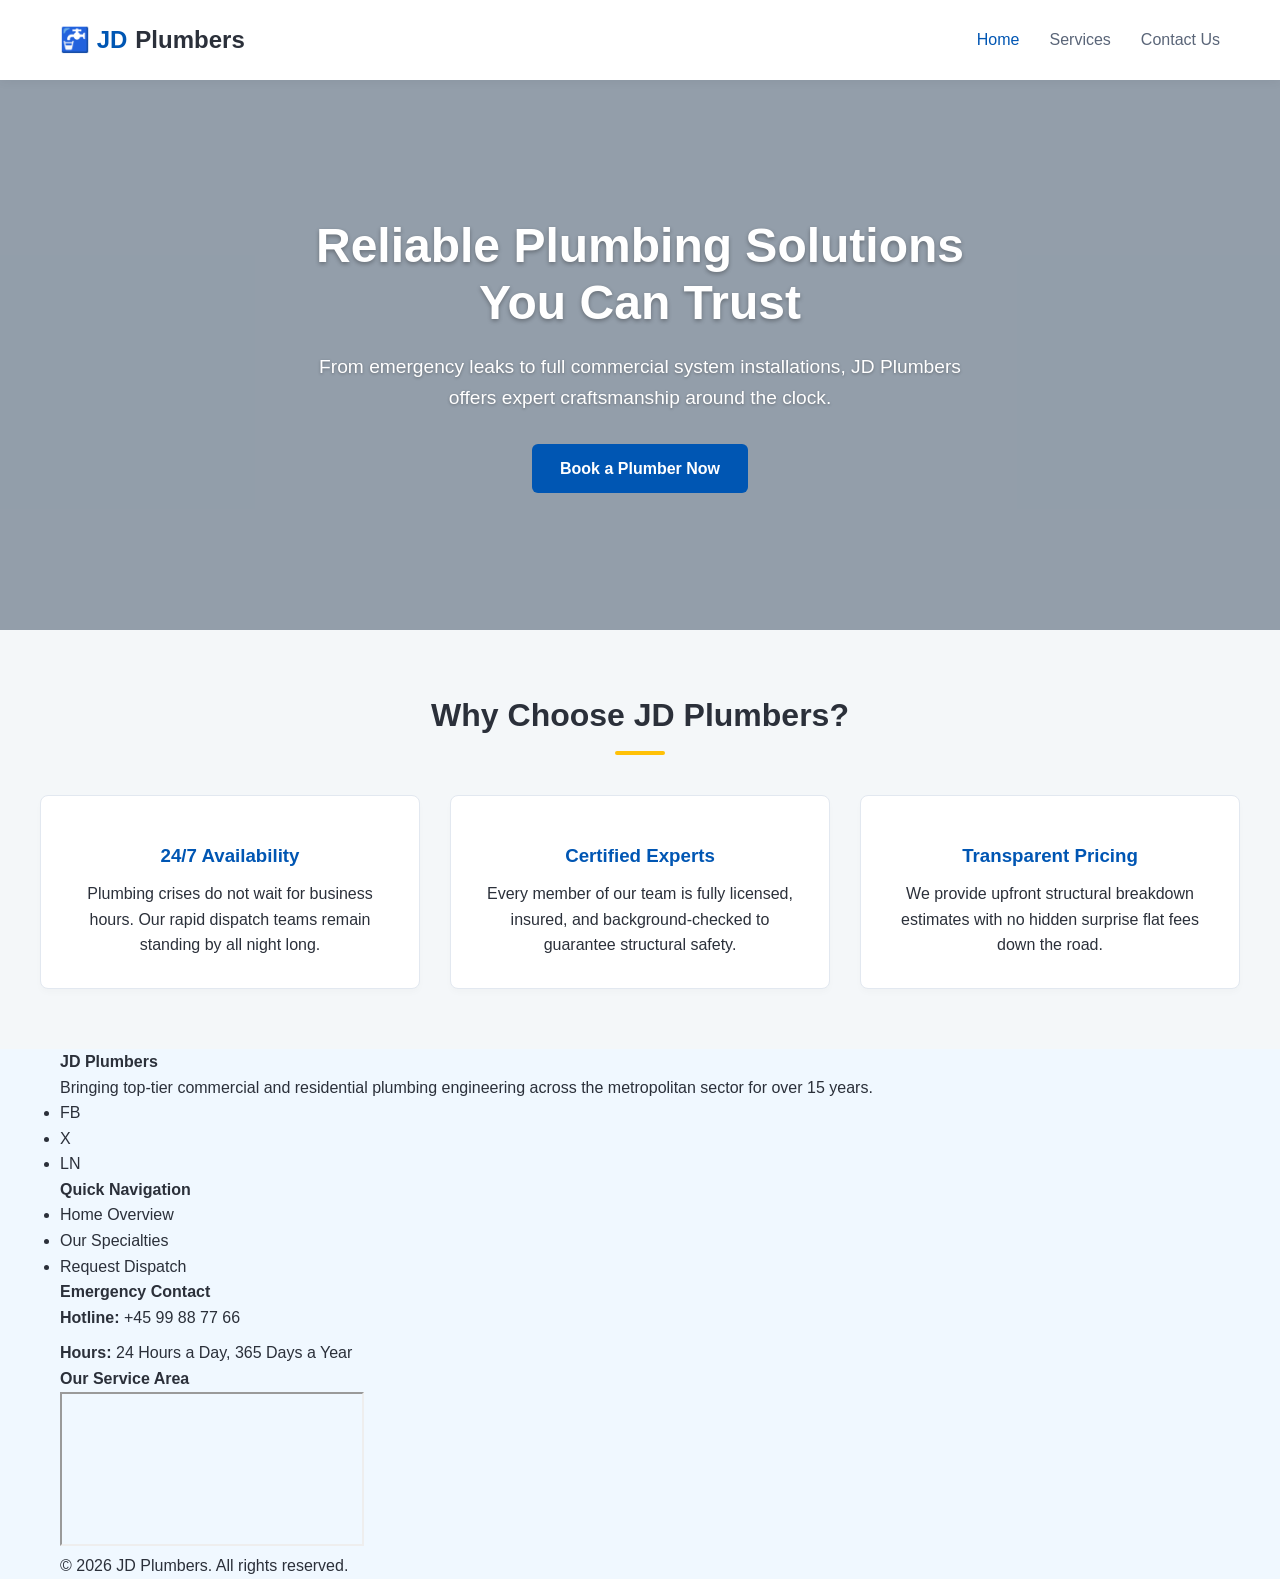
==== index.html @ 5bd4f6f2 "Create the footer with social media links, page links and google maps" ====
<!DOCTYPE html>
<html lang="en">
<head>
    <meta charset="UTF-8">
    <meta name="viewport" content="width=device-width, initial-scale=1.0">
    <!--meta tags for search engine-->
    <meta name="description" content="Affordable, emergency plumbing services near you. JD Plumbers provides 24/7 leak repair, drain cleaning, and water heater installs with honest, baseline pricing.">
    <meta name="keywords" content="emergency plumber, local plumbing service, drain cleaning, water heater repair, burst pipe repair, affordable plumber near me, JD Plumbers">
    <title>JD Plumbers | Professional Plumbing & Heating Services</title>
  <link rel="apple-touch-icon" sizes="180x180" href="jd-plumbers\assets\favicon_io(1)\favicon-32x32.png">
  <link rel="icon" type="image/png" sizes="32x32" href="jd-plumbers\assets\favicon_io(1)\favicon-32x32.png">
  <link rel="icon" type="image/png" sizes="16x16" href="jd-plumbers\assets\favicon_io(1)\favicon-16x16.png">
  <link rel="stylesheet" href="style.css">
  <link rel="stylesheet" href="https://fonts.googleapis.com/css2?family=Material+Symbols+Outlined:opsz,wght,FILL,GRAD@20..48,100..700,0..1,-50..200" />
</head>
<body>
    <!-- header-->
    <header>    
        <div class="container nav-container">
            <a href="index.html" class="logo">🚰 JD <span>Plumbers</span></a>

            <input type="checkbox" id="menu-toggle" class="menu-toggle">
            <label for="menu-toggle" class="hamburger-icon">
                <span></span>
                <span></span>
                <span></span>
            </label>

            <ul class="nav-menu">
                <li><a href="index.html" class="nav-link active">Home</a></li>
                <li><a href="services.html" class="nav-link">Services</a></li>
                <li><a href="contact.html" class="nav-link">Contact Us</a></li>
            </ul>
        </div>
    </header>

    <!--main content-->
    <main>
            <section class="hero">
            <div class="container">
                <div class="hero-content">
                    <h1>Reliable Plumbing Solutions You Can Trust</h1>
                    <p>From emergency leaks to full commercial system installations, JD Plumbers offers expert craftsmanship around the clock.</p>
                    <a href="contact.html" class="btn">Book a Plumber Now</a>
                </div>
            </div>
        </section>

        <section class="container section-padding">
            <h2 class="section-title">Why Choose JD Plumbers?</h2>
            <div class="features-grid">
                <div class="feature-card">
                    <h3>24/7 Availability</h3>
                    <p>Plumbing crises do not wait for business hours. Our rapid dispatch teams remain standing by all night long.</p>
                </div>
                <div class="feature-card">
                    <h3>Certified Experts</h3>
                    <p>Every member of our team is fully licensed, insured, and background-checked to guarantee structural safety.</p>
                </div>
                <div class="feature-card">
                    <h3>Transparent Pricing</h3>
                    <p>We provide upfront structural breakdown estimates with no hidden surprise flat fees down the road.</p>
                </div>
            </div>
        </section>
</main>

    <!-- footer-->
      <footer>
        <div class="container footer-grid">
            <div class="footer-col">
                <h4>JD Plumbers</h4>
                <p>Bringing top-tier commercial and residential plumbing engineering across the metropolitan sector for over 15 years.</p>
                <ul class="social-icons">
                    <li><a href="#" class="social-link" title="Facebook">FB</a></li>
                    <li><a href="#" class="social-link" title="X / Twitter">X</a></li>
                    <li><a href="#" class="social-link" title="LinkedIn">LN</a></li>
                </ul>
            </div>
            <div class="footer-col">
                <h4>Quick Navigation</h4>
                <ul class="footer-links">
                    <li><a href="index.html">Home Overview</a></li>
                    <li><a href="services.html">Our Specialties</a></li>
                    <li><a href="contact.html">Request Dispatch</a></li>
                </ul>
            </div>
            <div class="footer-col">
                <h4>Emergency Contact</h4>
                <p><strong>Hotline:</strong> +45 99 88 77 66</p>
                <p style="margin-top: 10px;"><strong>Hours:</strong> 24 Hours a Day, 365 Days a Year</p>
            </div>
            <div class="footer-col">
                <h4>Our Service Area</h4>
                <div class="map-responsive">
                    <iframe src="https://www.google.com/maps/embed?pb=!1m18!1m12!1m3!1d143894.41785501863!2d12.42436449175421!3d55.671345494663914!2m3!1f0!2f0!3f0!3m2!1i1024!2i768!4f13.1!3m3!1m2!1s0x4652533c5c9a915b%3A0x534645397e59feae!2sCopenhagen!5e0!3m2!1sen!2sdk!4v1719210000000!5m2!1sen!2sdk" allowfullscreen="" loading="lazy" referrerpolicy="no-referrer-when-downgrade"></iframe>
                </div>
            </div>
        </div>
        <div class="container footer-bottom">
            <p>&copy; 2026 JD Plumbers. All rights reserved.</p>
        </div>
    </footer>

</body>
</html>
---- style.css ----
/* --- DESIGN SYSTEM & TOKENS --- */
:root {
    --primary: #0056b3;
    --primary-dark: #003d82;
    --accent: #ffc107;
    --bg-tinted: #f4f7f9; /* Tinted white background */
    --white: #ffffff;
    --text-main: #2b303a;
    --text-muted: #5a6578;
    --border-color: #e2e8f0;
    --font-stack: -apple-system, BlinkMacSystemFont, "Segoe UI", Roboto, Helvetica, Arial, sans-serif;
    --max-width: 1200px;
}

/* --- BASE STYLES --- */
* {
    box-sizing: border-box;
    margin: 0;
    padding: 0;
}

html, body {
    height: 100%;
}

body {
    font-family: var(--font-stack);
    background-color: var(--bg-tinted);
    color: var(--text-main);
    line-height: 1.6;
    overflow-x: hidden; /* Prevent horizontal overflows */
    display: flex;
    flex-direction: column;
}


img {
    max-width: 100%;
    height: auto;
    display: block;
}

a {
    text-decoration: none;
    color: inherit;
    transition: color 0.2s ease;
}

.container {
    width: 100%;
    max-width: var(--max-width);
    margin: 0 auto;
    padding: 0 20px;
}

.btn {
    display: inline-block;
    background-color: var(--primary);
    color: var(--white);
    padding: 12px 28px;
    font-weight: 600;
    border-radius: 6px;
    border: none;
    cursor: pointer;
    transition: background-color 0.2s ease, transform 0.1s ease;
}

.btn:hover {
    background-color: var(--primary-dark);
}

.btn:active {
    transform: scale(0.98);
}

.section-padding {
    padding: 60px 0;
}

.section-title {
    text-align: center;
    font-size: 2rem;
    margin-bottom: 40px;
    position: relative;
}

.section-title::after {
    content: '';
    display: block;
    width: 50px;
    height: 4px;
    background-color: var(--accent);
    margin: 10px auto 0;
    border-radius: 2px;
}

/* --- HEADER & NAVIGATION --- */
header {
    background-color: var(--white);
    box-shadow: 0 2px 10px rgba(0,0,0,0.05);
    position: sticky;
    top: 0;
    z-index: 1000;
}

.nav-container {
    display: flex;
    justify-content: space-between;
    align-items: center;
    height: 80px;
}

.logo {
    font-size: 1.5rem;
    font-weight: 800;
    color: var(--primary);
    display: flex;
    align-items: center;
    gap: 8px;
}

.logo span {
    color: var(--text-main);
}

/* Pure CSS Hamburger Control Trigger */
.menu-toggle {
    display: none;
}

.hamburger-icon {
    display: none;
    flex-direction: column;
    gap: 5px;
    cursor: pointer;
    padding: 10px;
}

.hamburger-icon span {
    display: block;
    width: 25px;
    height: 3px;
    background-color: var(--text-main);
    border-radius: 3px;
    transition: 0.3s ease;
}

.nav-menu {
    display: flex;
    gap: 30px;
    list-style: none;
    align-items: center;
}

.nav-link {
    font-weight: 500;
    color: var(--text-muted);
    padding: 8px 0;
    position: relative;
}

.nav-link:hover, .nav-link.active {
    color: var(--primary);
}

/* --- HOME PAGE HERO --- */
.hero {
    position: relative;
    background-image: url('../images/jd-plumbers-emrgency-repair.jpg');
    background-size: cover;
    background-position: center;
    background-repeat: no-repeat;
    min-height: 550px;
    display: flex;
    align-items: center;
    color: var(--white);
}

/* Dark tint layer making background image exactly 60% visible */
.hero::before {
    content: '';
    position: absolute;
    top: 0;
    left: 0;
    width: 100%;
    height: 100%;
    background: rgba(0, 24, 51, 0.4); 
    z-index: 1;
}

.hero-content {
    position: relative;
    z-index: 2;
    max-width: 650px;
    margin: 0 auto;      /* Centers the text box within the hero container */
    text-align: center;  /* Centers the heading, paragraph, and button text */
}

.hero h1 {
    font-size: 3rem;
    line-height: 1.2;
    margin-bottom: 20px;
    font-weight: 800;
    text-shadow: 0 2px 4px rgba(0,0,0,0.3);
}

.hero p {
    font-size: 1.2rem;
    margin-bottom: 30px;
    text-shadow: 0 1px 3px rgba(0,0,0,0.3);
}

/* --- HOME: FEATURES / WHY US --- */
.features-grid {
    display: flex;
    gap: 30px;
    flex-wrap: wrap;
    justify-content: center; /* Centers the cards horizontally on all screens */
}

.feature-card {
    background-color: var(--white);
    padding: 30px;
    border-radius: 8px;
    flex: 1 1 calc(33.333% - 20px);
    box-shadow: 0 4px 6px rgba(0,0,0,0.02);
    border: 1px solid var(--border-color);
    text-align: center; /* Centers the icons, headings, and text inside the cards */
}

.feature-card h3 {
    margin: 15px 0 10px;
    color: var(--primary);
}

/* Footer */
footer {
    background-color: aliceblue;
}
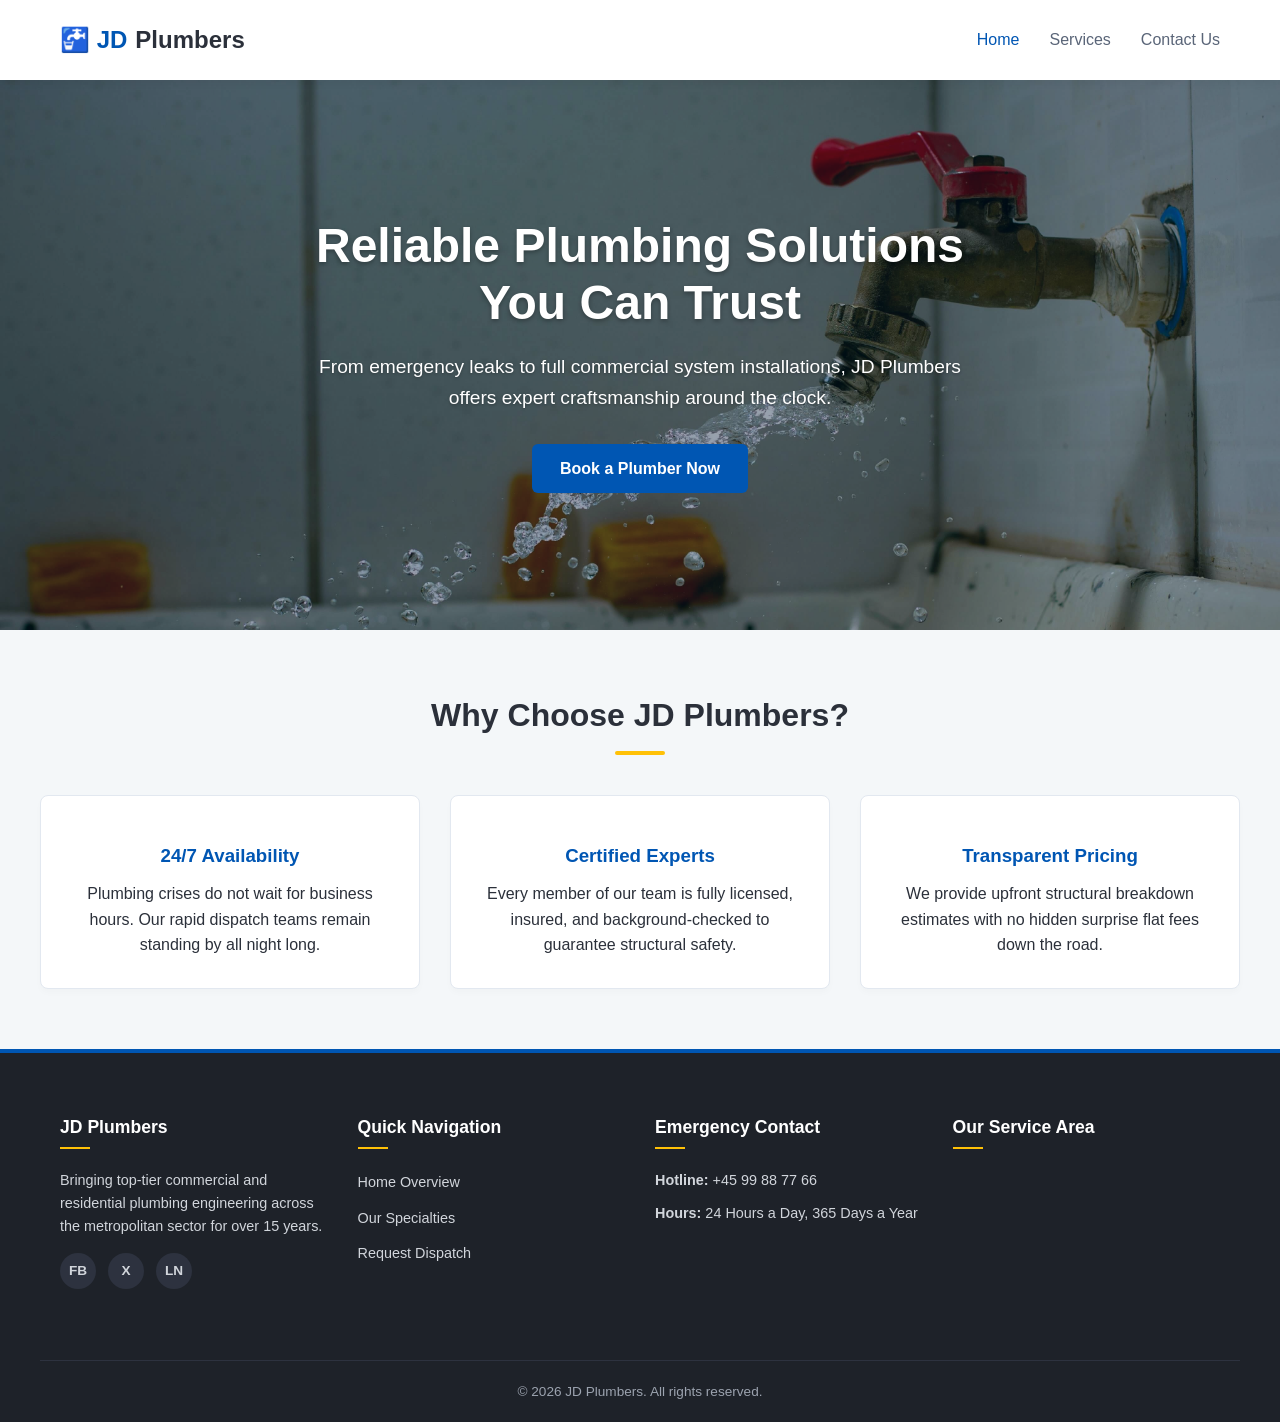
==== commit b9a2c909: "Update map location" ====
--- a/index.html
+++ b/index.html
@@ -93,7 +93,7 @@
             <div class="footer-col">
                 <h4>Our Service Area</h4>
                 <div class="map-responsive">
-                    <iframe src="https://www.google.com/maps/embed?pb=!1m18!1m12!1m3!1d143894.41785501863!2d12.42436449175421!3d55.671345494663914!2m3!1f0!2f0!3f0!3m2!1i1024!2i768!4f13.1!3m3!1m2!1s0x4652533c5c9a915b%3A0x534645397e59feae!2sCopenhagen!5e0!3m2!1sen!2sdk!4v1719210000000!5m2!1sen!2sdk" allowfullscreen="" loading="lazy" referrerpolicy="no-referrer-when-downgrade"></iframe>
+                    <iframe src="https://www.google.com/maps/embed?pb=!1m18!1m12!1m3!1d39691.63652652578!2d-0.33989365010462735!3d51.554899604435796!2m3!1f0!2f0!3f0!3m2!1i1024!2i768!4f13.1!3m3!1m2!1s0x4876116207a6d0bd%3A0xaf7016a2cadb21e4!2sWembley%2C%20UK!5e0!3m2!1sen!2sdk!4v1782851290359!5m2!1sen!2sdk" width="600" height="450" style="border:0;" allowfullscreen="" loading="lazy" referrerpolicy="strict-origin-when-cross-origin"></iframe>
                 </div>
             </div>
         </div>
--- a/style.css
+++ b/style.css
@@ -166,7 +166,7 @@
 /* --- HOME PAGE HERO --- */
 .hero {
     position: relative;
-    background-image: url('../images/jd-plumbers-emrgency-repair.jpg');
+    background-image: url('jd-plumbers/assets/images/jd-plumbers-emrgency-repair.jpg');
     background-size: cover;
     background-position: center;
     background-repeat: no-repeat;
@@ -233,7 +233,317 @@
     color: var(--primary);
 }
 
+/* --- SERVICES PAGE (FLEX RESPONSIVE IMAGES) --- */
+.services-intro {
+    text-align: center;
+    max-width: 700px;
+    margin: 0 auto 40px;
+    color: var(--text-muted);
+}
+
+.services-flex-container {
+    display: flex;
+    gap: 25px;
+    flex-wrap: wrap; 
+}
+
+.service-card {
+    background-color: var(--white);
+    border-radius: 8px;
+    overflow: hidden;
+    border: 1px solid var(--border-color);
+    box-shadow: 0 4px 12px rgba(0,0,0,0.03);
+    flex: 1 1 calc(25% - 20px); /* Desktop 4-column layout layout allocation */
+    display: flex;
+    flex-direction: column;
+}
+
+.service-img-wrapper {
+    width: 100%;
+    height: 220px;
+    overflow: hidden;
+    background-color: #ddd;
+}
+
+.service-img-wrapper img {
+    width: 100%;
+    height: 100%;
+    object-fit: cover;
+    transition: transform 0.3s ease;
+}
+
+.service-card:hover .service-img-wrapper img {
+    transform: scale(1.05);
+}
+
+.service-info {
+    padding: 20px;
+    flex-grow: 1;
+    display: flex;
+    flex-direction: column;
+}
+
+.service-info h3 {
+    font-size: 1.25rem;
+    margin-bottom: 10px;
+    color: var(--text-main);
+}
+
+.service-info p {
+    color: var(--text-muted);
+    font-size: 0.95rem;
+    margin-bottom: 15px;
+}
+
+/* --- CONTACT PAGE --- */
+.contact-wrapper {
+    display: flex;
+    gap: 40px;
+    flex-wrap: wrap;
+}
+
+.contact-info-block {
+    flex: 1 1 calc(40% - 20px);
+    background-color: var(--white);
+    padding: 40px;
+    border-radius: 8px;
+    border: 1px solid var(--border-color);
+}
+
+.contact-info-block h3 {
+    margin-bottom: 20px;
+    color: var(--primary);
+    font-size: 1.5rem;
+}
+
+.info-item {
+    display: flex;
+    margin-bottom: 20px;
+    gap: 15px;
+}
+
+.info-item strong {
+    display: block;
+    color: var(--text-main);
+}
+
+.info-item p {
+    color: var(--text-muted);
+}
+
+.contact-form-block {
+    flex: 1 1 calc(60% - 20px);
+    background-color: var(--white);
+    padding: 40px;
+    border-radius: 8px;
+    border: 1px solid var(--border-color);
+}
+
+.form-group {
+    margin-bottom: 20px;
+}
+
+.form-label {
+    display: block;
+    margin-bottom: 8px;
+    font-weight: 500;
+}
+
+.form-control {
+    width: 100%;
+    padding: 12px;
+    border: 1px solid var(--border-color);
+    border-radius: 6px;
+    background-color: var(--bg-tinted);
+    font-family: var(--font-stack);
+    font-size: 1rem;
+}
+
+.form-control:focus {
+    outline: 2px solid var(--primary);
+    background-color: var(--white);
+}
+
 /* Footer */
+/* --- FOOTER (4-COLUMNS WITH MAP & SOCIALS) --- */
 footer {
-    background-color: aliceblue;
+    background-color: #1e2229;
+    color: #d1d5db;
+    padding: 60px 0 20px;
+    margin-top: auto; /* Pushes footer to bottom if page content is short */
+    border-top: 4px solid var(--primary);
+}
+
+.footer-grid {
+    display: flex;
+    gap: 30px;
+    flex-wrap: wrap;
+    margin-bottom: 40px;
+}
+
+.footer-col {
+    flex: 1 1 calc(25% - 23px);
+}
+
+.footer-col h4 {
+    color: var(--white);
+    font-size: 1.1rem;
+    margin-bottom: 20px;
+    position: relative;
+    padding-bottom: 8px;
+}
+
+.footer-col h4::after {
+    content: '';
+    position: absolute;
+    left: 0;
+    bottom: 0;
+    width: 30px;
+    height: 2px;
+    background-color: var(--accent);
+}
+
+.footer-col p {
+    font-size: 0.9rem;
+    line-height: 1.6;
+}
+
+.footer-links {
+    list-style: none;
+}
+
+.footer-links li {
+    margin-bottom: 10px;
+}
+
+.footer-links a {
+    font-size: 0.9rem;
+}
+
+.footer-links a:hover {
+    color: var(--accent);
+    padding-left: 4px;
+}
+
+.social-icons {
+    display: flex;
+    gap: 12px;
+    margin-top: 15px;
+    list-style: none;
+}
+
+.social-link {
+    display: flex;
+    align-items: center;
+    justify-content: center;
+    width: 36px;
+    height: 36px;
+    background-color: #2d323f;
+    border-radius: 50%;
+    color: #d1d5db;
+    font-weight: bold;
+    font-size: 0.85rem;
+}
+
+.social-link:hover {
+    background-color: var(--primary);
+    color: var(--white);
+}
+
+.map-responsive {
+    overflow: hidden;
+    padding-bottom: 56.25%;
+    position: relative;
+    height: 0;
+    border-radius: 6px;
+}
+
+.map-responsive iframe {
+    left: 0;
+    top: 0;
+    height: 100%;
+    width: 100%;
+    position: absolute;
+    border: 0;
+}
+
+.footer-bottom {
+    text-align: center;
+    padding-top: 20px;
+    border-top: 1px solid #2d323f;
+    font-size: 0.85rem;
+    color: #9ca3af;
+}
+
+/* --- RESPONSIVE BREAKPOINTS (TABLET & MOBILE) --- */
+
+@media (max-width: 992px) {
+    .service-card {
+        flex: 1 1 calc(50% - 15px); /* 2 Columns on Tablet */
+    }
+    .footer-col {
+        flex: 1 1 calc(50% - 15px); /* 2 Columns on Tablet Footer */
+    }
+}
+
+@media (max-width: 768px) {
+    .hamburger-icon {
+        display: flex; 
+    }
+
+    .nav-menu {
+        position: absolute;
+        top: 80px;
+        left: -100%;
+        width: 100%;
+        height: auto;
+        background-color: var(--white);
+        flex-direction: column;
+        gap: 0;
+        text-align: center;
+        box-shadow: 0 10px 15px rgba(0,0,0,0.05);
+        transition: 0.3s cubic-bezier(0.4, 0, 0.2, 1);
+        border-top: 1px solid var(--border-color);
+        padding: 10px 0;
+    }
+
+    .nav-menu li {
+        width: 100%;
+    }
+
+    .nav-link {
+        display: block;
+        padding: 15px 0;
+        width: 100%;
+    }
+
+    .menu-toggle:checked ~ .nav-menu {
+        left: 0;
+    }
+
+    .menu-toggle:checked ~ .hamburger-icon span:nth-child(1) {
+        transform: translateY(8px) rotate(45deg);
+    }
+    .menu-toggle:checked ~ .hamburger-icon span:nth-child(2) {
+        opacity: 0;
+    }
+    .menu-toggle:checked ~ .hamburger-icon span:nth-child(3) {
+        transform: translateY(-8px) rotate(-45deg);
+    }
+
+    .hero h1 {
+        font-size: 2.2rem;
+    }
+
+    .feature-card, 
+    .service-card,
+    .contact-info-block,
+    .contact-form-block,
+    .footer-col {
+        flex: 1 1 100%; /* Vertical Single Stacks on Mobile */
+    }
+
+    .section-title {
+        font-size: 1.75rem;
+    }
 }
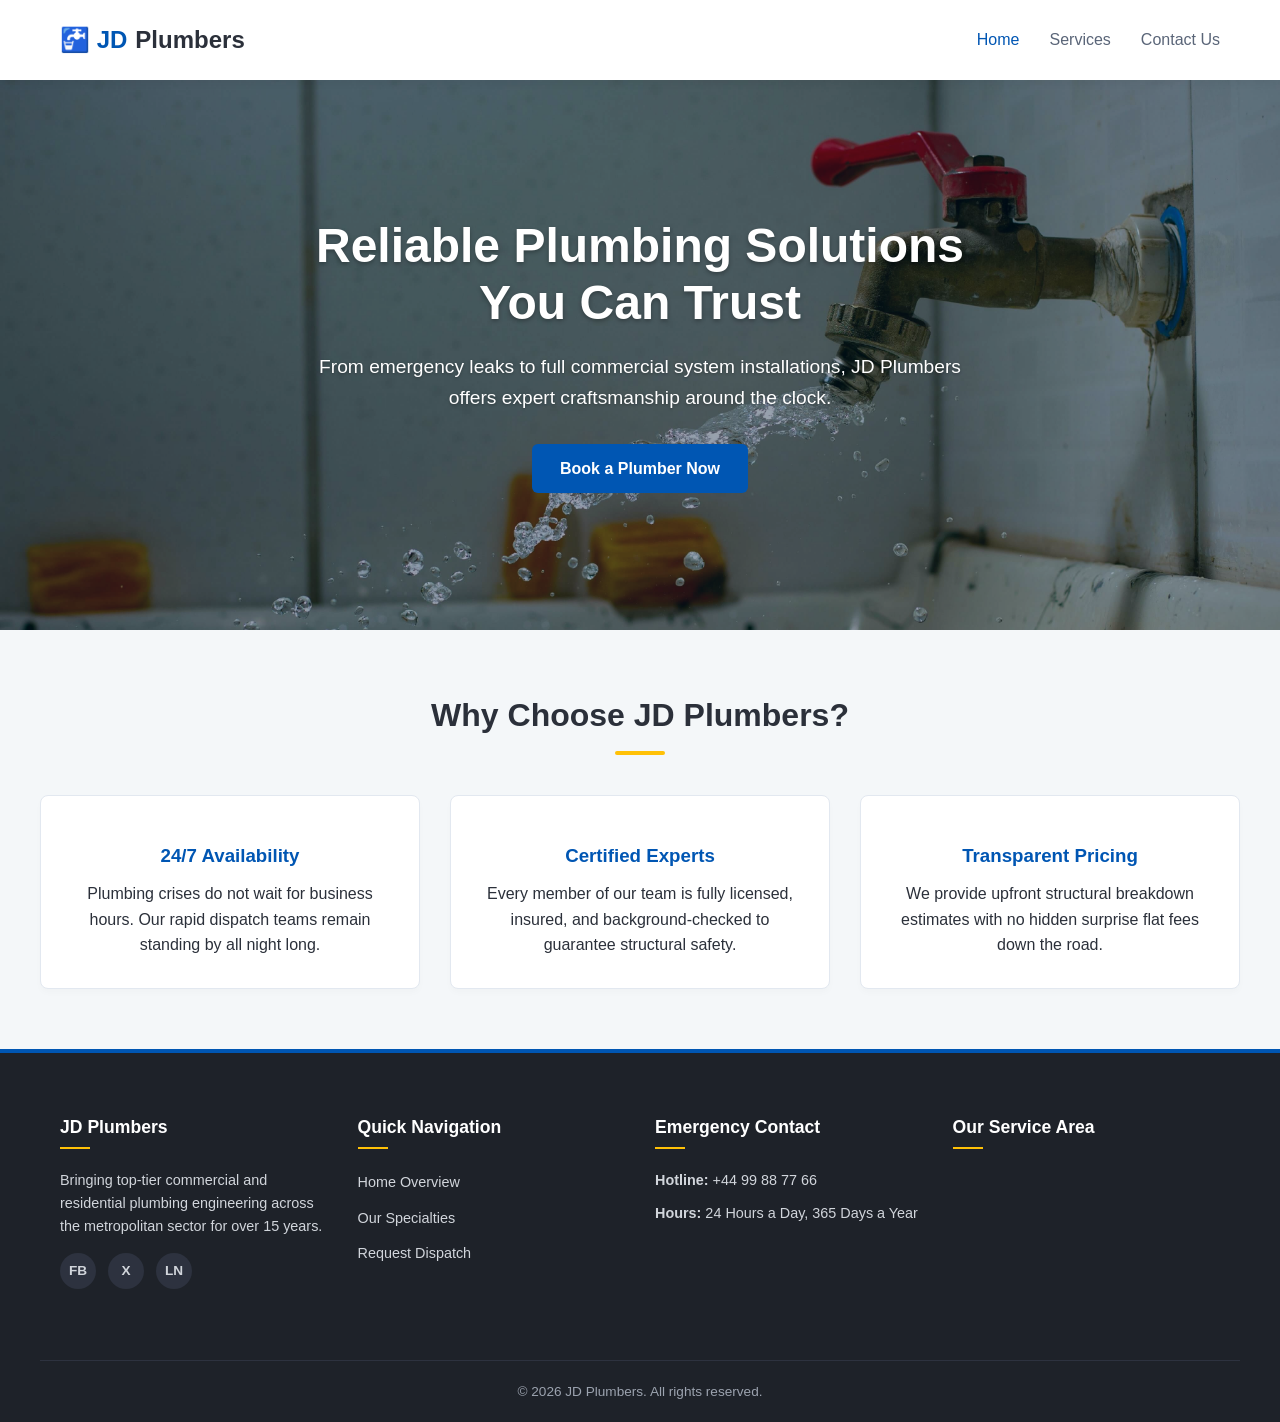
==== commit aef5c776: "Update footer details on the home page" ====
--- a/index.html
+++ b/index.html
@@ -87,7 +87,7 @@
             </div>
             <div class="footer-col">
                 <h4>Emergency Contact</h4>
-                <p><strong>Hotline:</strong> +45 99 88 77 66</p>
+                <p><strong>Hotline:</strong> +44 99 88 77 66</p>
                 <p style="margin-top: 10px;"><strong>Hours:</strong> 24 Hours a Day, 365 Days a Year</p>
             </div>
             <div class="footer-col">
--- a/style.css
+++ b/style.css
@@ -363,7 +363,6 @@
     outline: 2px solid var(--primary);
     background-color: var(--white);
 }
-
 /* Footer */
 /* --- FOOTER (4-COLUMNS WITH MAP & SOCIALS) --- */
 footer {
@@ -474,76 +473,3 @@
     font-size: 0.85rem;
     color: #9ca3af;
 }
-
-/* --- RESPONSIVE BREAKPOINTS (TABLET & MOBILE) --- */
-
-@media (max-width: 992px) {
-    .service-card {
-        flex: 1 1 calc(50% - 15px); /* 2 Columns on Tablet */
-    }
-    .footer-col {
-        flex: 1 1 calc(50% - 15px); /* 2 Columns on Tablet Footer */
-    }
-}
-
-@media (max-width: 768px) {
-    .hamburger-icon {
-        display: flex; 
-    }
-
-    .nav-menu {
-        position: absolute;
-        top: 80px;
-        left: -100%;
-        width: 100%;
-        height: auto;
-        background-color: var(--white);
-        flex-direction: column;
-        gap: 0;
-        text-align: center;
-        box-shadow: 0 10px 15px rgba(0,0,0,0.05);
-        transition: 0.3s cubic-bezier(0.4, 0, 0.2, 1);
-        border-top: 1px solid var(--border-color);
-        padding: 10px 0;
-    }
-
-    .nav-menu li {
-        width: 100%;
-    }
-
-    .nav-link {
-        display: block;
-        padding: 15px 0;
-        width: 100%;
-    }
-
-    .menu-toggle:checked ~ .nav-menu {
-        left: 0;
-    }
-
-    .menu-toggle:checked ~ .hamburger-icon span:nth-child(1) {
-        transform: translateY(8px) rotate(45deg);
-    }
-    .menu-toggle:checked ~ .hamburger-icon span:nth-child(2) {
-        opacity: 0;
-    }
-    .menu-toggle:checked ~ .hamburger-icon span:nth-child(3) {
-        transform: translateY(-8px) rotate(-45deg);
-    }
-
-    .hero h1 {
-        font-size: 2.2rem;
-    }
-
-    .feature-card, 
-    .service-card,
-    .contact-info-block,
-    .contact-form-block,
-    .footer-col {
-        flex: 1 1 100%; /* Vertical Single Stacks on Mobile */
-    }
-
-    .section-title {
-        font-size: 1.75rem;
-    }
-}
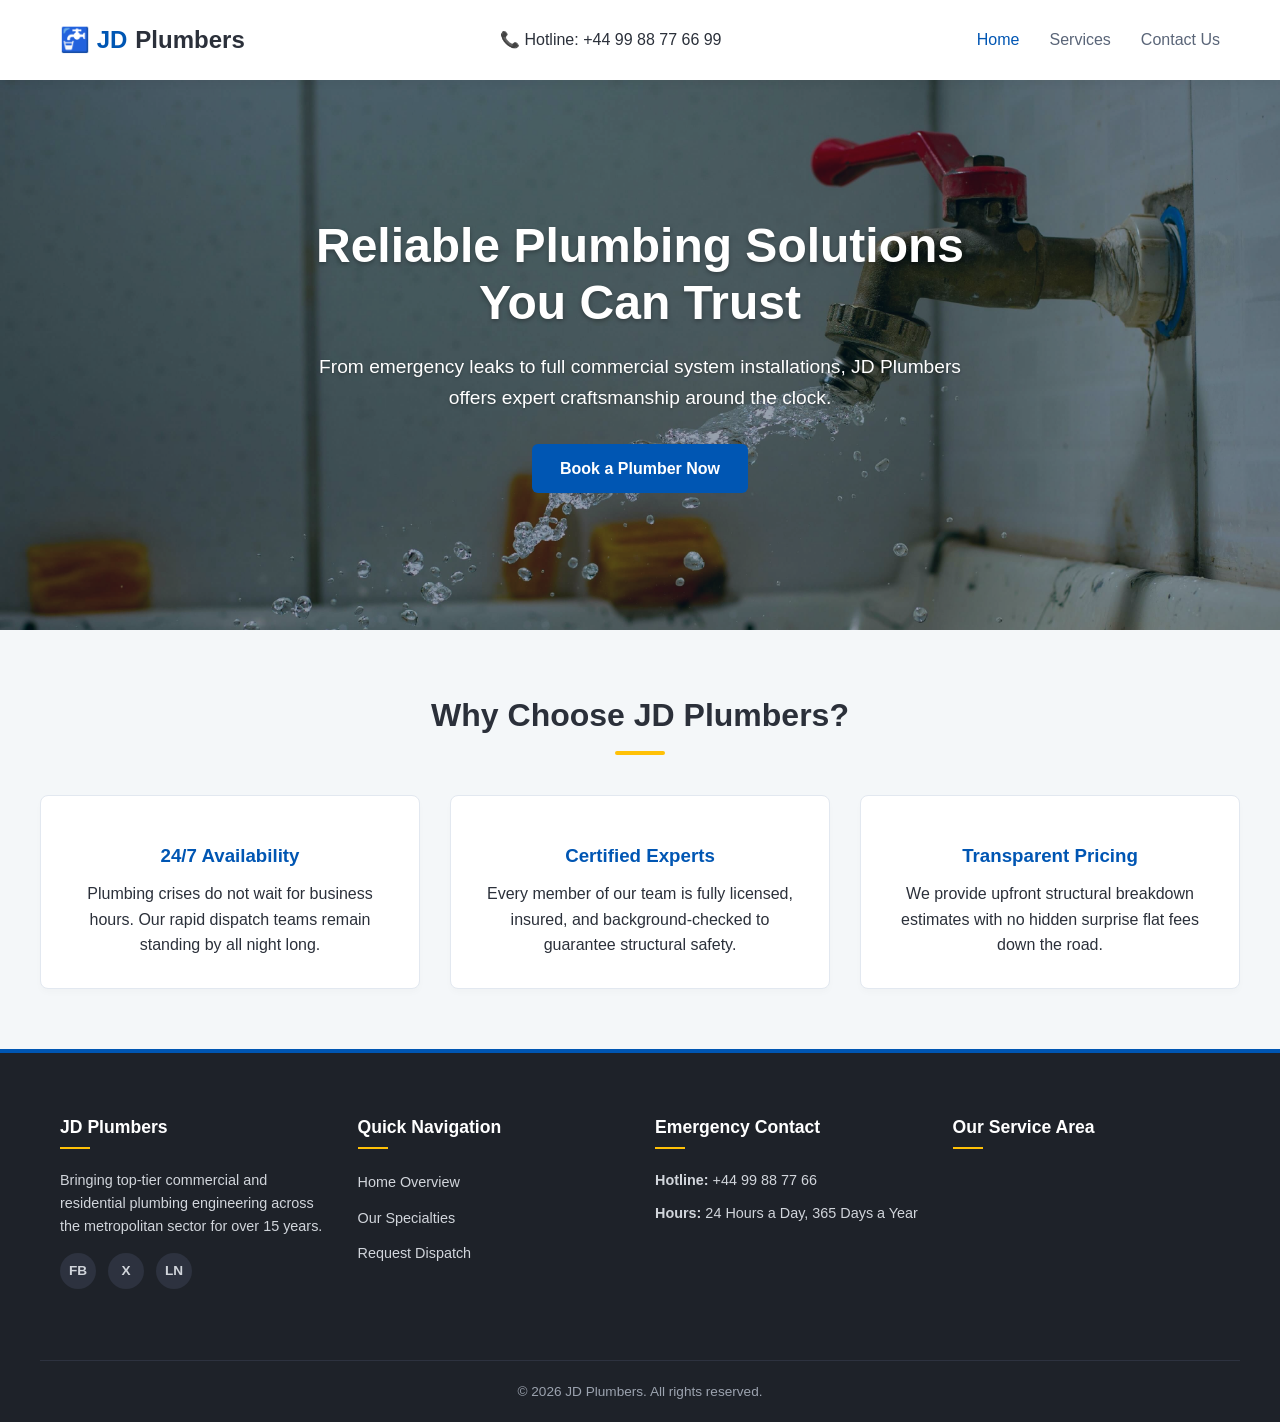
==== commit 0ebfa879: "Update header and add hotline number" ====
--- a/index.html
+++ b/index.html
@@ -15,10 +15,17 @@
 </head>
 <body>
     <!-- header-->
-    <header>    
+    <header>
         <div class="container nav-container">
+            <!-- 1. Logo Container -->
             <a href="index.html" class="logo">🚰 JD <span>Plumbers</span></a>
 
+            <!-- 2. The Hotline Element (Inserted Here) -->
+            <a href="tel:+449988776699" class="header-hotline">
+                <span>📞 Hotline:</span> +44 99 88 77 66 99
+            </a>
+
+            <!-- 3. Responsive Menu Toggle Controls -->
             <input type="checkbox" id="menu-toggle" class="menu-toggle">
             <label for="menu-toggle" class="hamburger-icon">
                 <span></span>
@@ -26,6 +33,7 @@
                 <span></span>
             </label>
 
+            <!-- 4. Navigation Menu Links Links -->
             <ul class="nav-menu">
                 <li><a href="index.html" class="nav-link active">Home</a></li>
                 <li><a href="services.html" class="nav-link">Services</a></li>
@@ -72,9 +80,9 @@
                 <h4>JD Plumbers</h4>
                 <p>Bringing top-tier commercial and residential plumbing engineering across the metropolitan sector for over 15 years.</p>
                 <ul class="social-icons">
-                    <li><a href="#" class="social-link" title="Facebook">FB</a></li>
-                    <li><a href="#" class="social-link" title="X / Twitter">X</a></li>
-                    <li><a href="#" class="social-link" title="LinkedIn">LN</a></li>
+                    <li><a href="https://www.facebook.com" class="social-link" title="Facebook" target="_blank">FB</a></li>
+                    <li><a href="https://twitter.com" class="social-link" title="X / Twitter" target="_blank">X</a></li>
+                    <li><a href="https://www.linkedin.com" class="social-link" title="LinkedIn" target="_blank">LN</a></li>
                 </ul>
             </div>
             <div class="footer-col">
--- a/style.css
+++ b/style.css
@@ -473,3 +473,76 @@
     font-size: 0.85rem;
     color: #9ca3af;
 }
+
+/* --- RESPONSIVE BREAKPOINTS (TABLET & MOBILE) --- */
+
+@media (max-width: 992px) {
+    .service-card {
+        flex: 1 1 calc(50% - 15px); /* 2 Columns on Tablet */
+    }
+    .footer-col {
+        flex: 1 1 calc(50% - 15px); /* 2 Columns on Tablet Footer */
+    }
+}
+
+@media (max-width: 768px) {
+    .hamburger-icon {
+        display: flex; 
+    }
+
+    .nav-menu {
+        position: absolute;
+        top: 80px;
+        left: -100%;
+        width: 100%;
+        height: auto;
+        background-color: var(--white);
+        flex-direction: column;
+        gap: 0;
+        text-align: center;
+        box-shadow: 0 10px 15px rgba(0,0,0,0.05);
+        transition: 0.3s cubic-bezier(0.4, 0, 0.2, 1);
+        border-top: 1px solid var(--border-color);
+        padding: 10px 0;
+    }
+
+    .nav-menu li {
+        width: 100%;
+    }
+
+    .nav-link {
+        display: block;
+        padding: 15px 0;
+        width: 100%;
+    }
+
+    .menu-toggle:checked ~ .nav-menu {
+        left: 0;
+    }
+
+    .menu-toggle:checked ~ .hamburger-icon span:nth-child(1) {
+        transform: translateY(8px) rotate(45deg);
+    }
+    .menu-toggle:checked ~ .hamburger-icon span:nth-child(2) {
+        opacity: 0;
+    }
+    .menu-toggle:checked ~ .hamburger-icon span:nth-child(3) {
+        transform: translateY(-8px) rotate(-45deg);
+    }
+
+    .hero h1 {
+        font-size: 2.2rem;
+    }
+
+    .feature-card, 
+    .service-card,
+    .contact-info-block,
+    .contact-form-block,
+    .footer-col {
+        flex: 1 1 100%; /* Vertical Single Stacks on Mobile */
+    }
+
+    .section-title {
+        font-size: 1.75rem;
+    }
+}
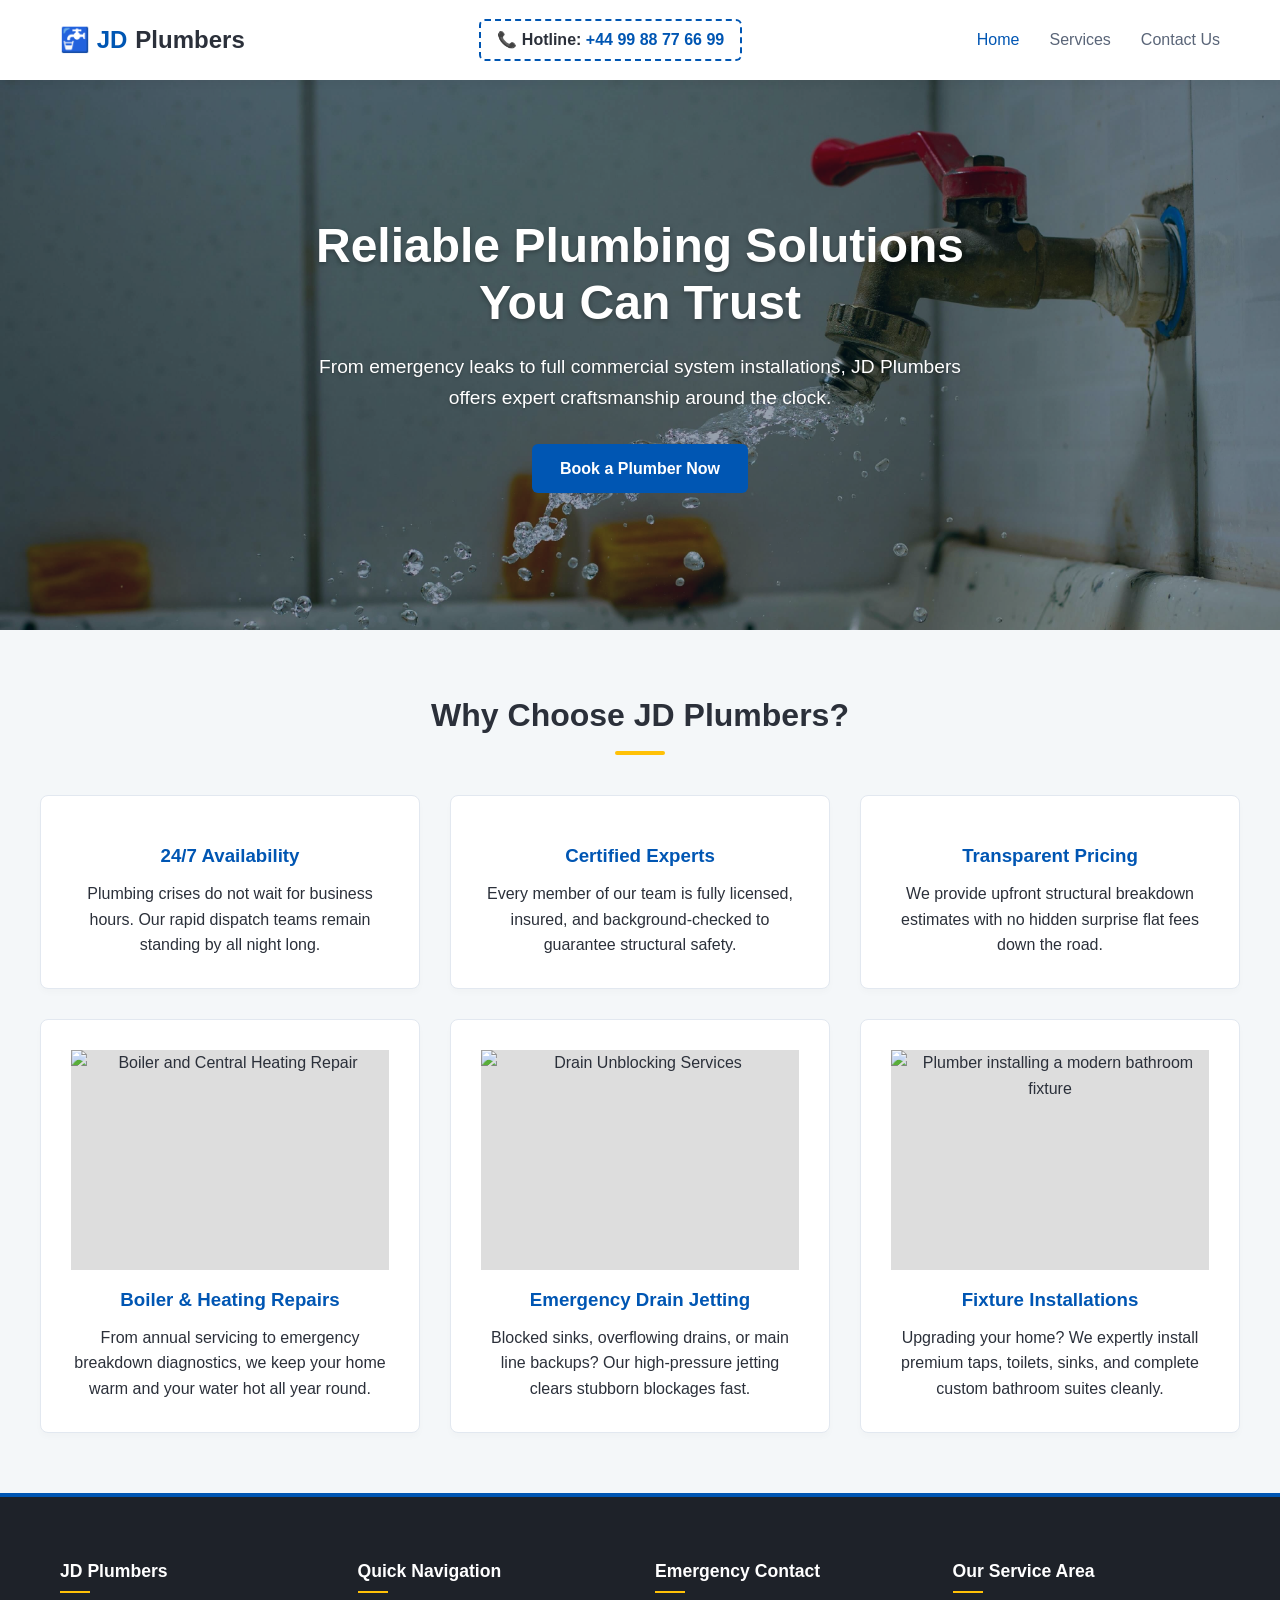
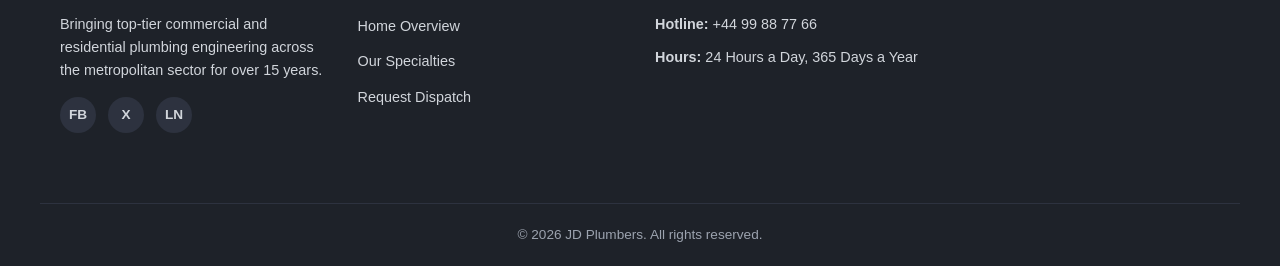
==== commit ffef0aca: "Add 3 more cards to the main section of home page with images" ====
--- a/index.html
+++ b/index.html
@@ -69,6 +69,29 @@
                     <h3>Transparent Pricing</h3>
                     <p>We provide upfront structural breakdown estimates with no hidden surprise flat fees down the road.</p>
                 </div>
+                <div class="feature-card project-card">
+    <div class="service-img-wrapper">
+        <img src="https://images.unsplash.com/photo-1585338107529-13afc5f02586?auto=format&fit=crop&w=600&q=80" alt="Boiler and Central Heating Repair">
+    </div>
+    <h3>Boiler & Heating Repairs</h3>
+    <p>From annual servicing to emergency breakdown diagnostics, we keep your home warm and your water hot all year round.</p>
+</div>
+
+<div class="feature-card project-card">
+    <div class="service-img-wrapper">
+        <img src="https://images.unsplash.com/photo-1621905251189-08b45d6a269e?auto=format&fit=crop&w=600&q=80" alt="Drain Unblocking Services">
+    </div>
+    <h3>Emergency Drain Jetting</h3>
+    <p>Blocked sinks, overflowing drains, or main line backups? Our high-pressure jetting clears stubborn blockages fast.</p>
+</div>
+
+<div class="feature-card project-card">
+    <div class="service-img-wrapper">
+        <img src="https://images.unsplash.com/photo-1584622650111-993a426fbf0a?auto=format&fit=crop&w=600&q=80" alt="Plumber installing a modern bathroom fixture">
+    </div>
+    <h3>Fixture Installations</h3>
+    <p>Upgrading your home? We expertly install premium taps, toilets, sinks, and complete custom bathroom suites cleanly.</p>
+</div>
             </div>
         </section>
 </main>
--- a/style.css
+++ b/style.css
@@ -33,7 +33,6 @@
     flex-direction: column;
 }
 
-
 img {
     max-width: 100%;
     height: auto;
@@ -123,6 +122,32 @@
     color: var(--text-main);
 }
 
+/* --- ADDED: EMERGENCY HOTLINE LINK COMPONENT --- */
+.header-hotline {
+    font-weight: 700;
+    font-size: 1rem;
+    color: var(--primary);
+    border: 2px dashed var(--primary);
+    padding: 6px 16px;
+    border-radius: 6px;
+    transition: all 0.2s ease;
+    display: inline-block;
+}
+
+.header-hotline span {
+    color: var(--text-main);
+}
+
+.header-hotline:hover {
+    background-color: var(--primary);
+    color: var(--white);
+    border-style: solid;
+}
+
+.header-hotline:hover span {
+    color: var(--white);
+}
+
 /* Pure CSS Hamburger Control Trigger */
 .menu-toggle {
     display: none;
@@ -253,7 +278,7 @@
     overflow: hidden;
     border: 1px solid var(--border-color);
     box-shadow: 0 4px 12px rgba(0,0,0,0.03);
-    flex: 1 1 calc(25% - 20px); /* Desktop 4-column layout layout allocation */
+    flex: 1 1 calc(25% - 20px); /* Desktop 4-column layout allocation */
     display: flex;
     flex-direction: column;
 }
@@ -363,7 +388,7 @@
     outline: 2px solid var(--primary);
     background-color: var(--white);
 }
-/* Footer */
+
 /* --- FOOTER (4-COLUMNS WITH MAP & SOCIALS) --- */
 footer {
     background-color: #1e2229;
@@ -477,22 +502,45 @@
 /* --- RESPONSIVE BREAKPOINTS (TABLET & MOBILE) --- */
 
 @media (max-width: 992px) {
+    /* To create columns that wrap nicely on tablets, we adjust the flex-basis of service cards and footer columns */
+    .services-flex-container {
+        display: flex;
+        flex-wrap: wrap; 
+        gap: 30px; /* Optional: ensures clean spacing between rows and columns */
+    }
+
     .service-card {
-        flex: 1 1 calc(50% - 15px); /* 2 Columns on Tablet */
-    }
+        flex: 1 1 calc(50% - 15px); /* Forces each card to take exactly half the width minus gaps */
+    }
+    
     .footer-col {
-        flex: 1 1 calc(50% - 15px); /* 2 Columns on Tablet Footer */
+        flex: 1 1 calc(50% - 15px); 
     }
 }
 
 @media (max-width: 768px) {
+    /* Updated container to let elements wrap smoothly on narrow devices */
+    .nav-container {
+        flex-wrap: wrap;
+        height: auto;
+        padding: 15px 20px;
+    }
+
+    /* Pushes hotline onto its own full-width row underneath the logo/hamburger line */
+    .header-hotline {
+        order: 3;
+        width: 100%;
+        text-align: center;
+        margin-top: 15px;
+    }
+
     .hamburger-icon {
         display: flex; 
     }
 
     .nav-menu {
         position: absolute;
-        top: 80px;
+        top: 100%; /* Automatically calculates right beneath the wrapped header height */
         left: -100%;
         width: 100%;
         height: auto;
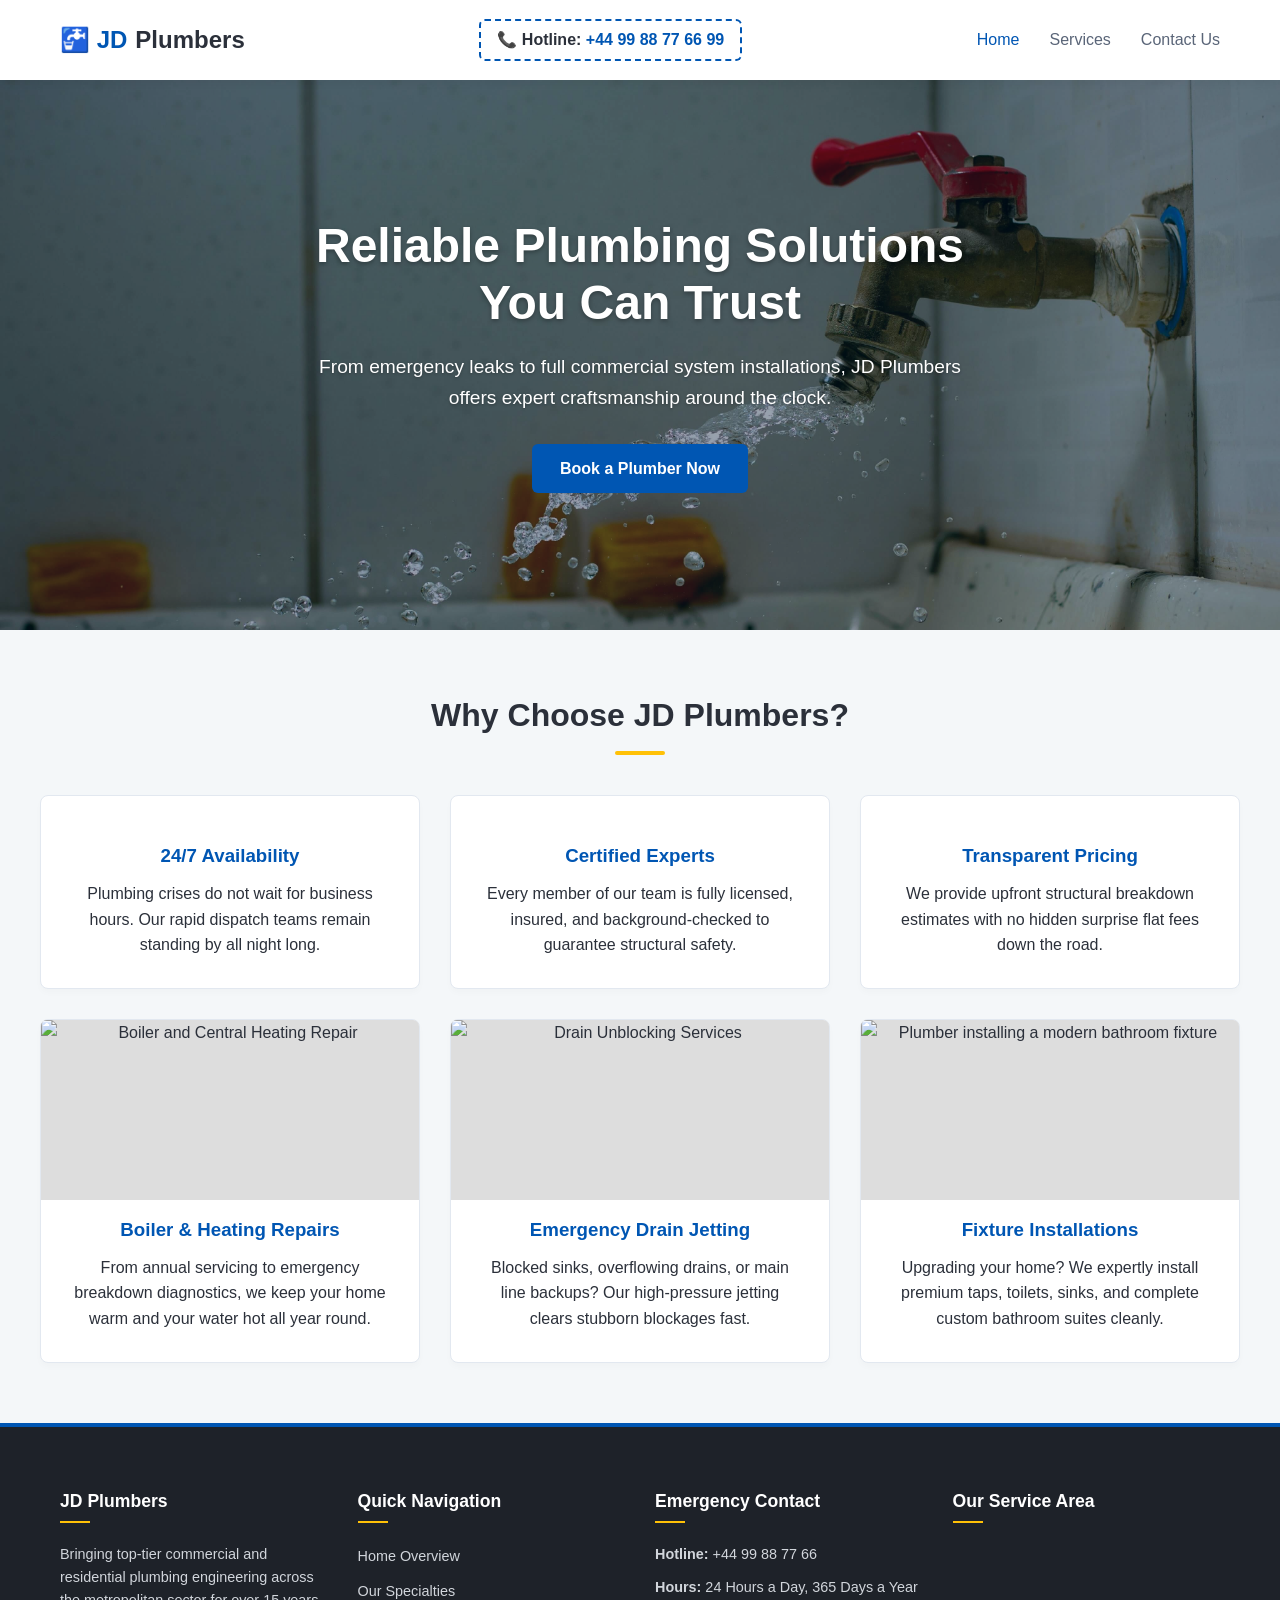
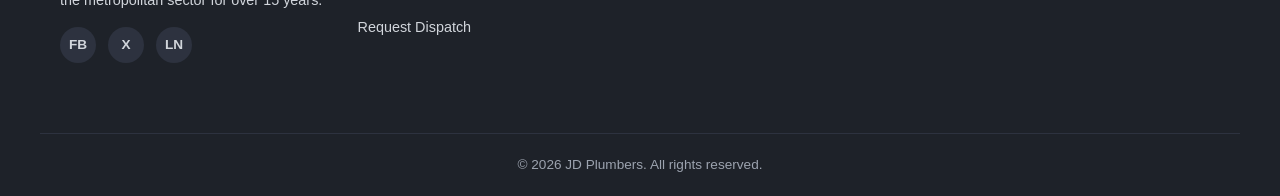
==== commit 2bc4929e: "Add booking section" ====
--- a/index.html
+++ b/index.html
@@ -7,9 +7,9 @@
     <meta name="description" content="Affordable, emergency plumbing services near you. JD Plumbers provides 24/7 leak repair, drain cleaning, and water heater installs with honest, baseline pricing.">
     <meta name="keywords" content="emergency plumber, local plumbing service, drain cleaning, water heater repair, burst pipe repair, affordable plumber near me, JD Plumbers">
     <title>JD Plumbers | Professional Plumbing & Heating Services</title>
-  <link rel="apple-touch-icon" sizes="180x180" href="jd-plumbers\assets\favicon_io(1)\favicon-32x32.png">
-  <link rel="icon" type="image/png" sizes="32x32" href="jd-plumbers\assets\favicon_io(1)\favicon-32x32.png">
-  <link rel="icon" type="image/png" sizes="16x16" href="jd-plumbers\assets\favicon_io(1)\favicon-16x16.png">
+  <link rel="apple-touch-icon" sizes="180x180" href="jd-plumbers/assets/favicon_io(1)/favicon-32x32.png">
+  <link rel="icon" type="image/png" sizes="32x32" href="jd-plumbers/assets/favicon_io(1)/favicon-32x32.png">
+  <link rel="icon" type="image/png" sizes="16x16" href="jd-plumbers/assets/favicon_io(1)/favicon-16x16.png">
   <link rel="stylesheet" href="style.css">
   <link rel="stylesheet" href="https://fonts.googleapis.com/css2?family=Material+Symbols+Outlined:opsz,wght,FILL,GRAD@20..48,100..700,0..1,-50..200" />
 </head>
--- a/style.css
+++ b/style.css
@@ -218,7 +218,7 @@
     z-index: 2;
     max-width: 650px;
     margin: 0 auto;      /* Centers the text box within the hero container */
-    text-align: center;  /* Centers the heading, paragraph, and button text */
+    text-align: center;  
 }
 
 .hero h1 {
@@ -240,7 +240,7 @@
     display: flex;
     gap: 30px;
     flex-wrap: wrap;
-    justify-content: center; /* Centers the cards horizontally on all screens */
+    justify-content: center; 
 }
 
 .feature-card {
@@ -250,12 +250,27 @@
     flex: 1 1 calc(33.333% - 20px);
     box-shadow: 0 4px 6px rgba(0,0,0,0.02);
     border: 1px solid var(--border-color);
-    text-align: center; /* Centers the icons, headings, and text inside the cards */
+    text-align: center; 
 }
 
 .feature-card h3 {
     margin: 15px 0 10px;
     color: var(--primary);
+}
+
+.feature-card .service-img-wrapper {
+    width: 100%;
+    height: 180px; 
+    overflow: hidden;
+    border-radius: 6px 6px 0 0; 
+    margin: -30px -30px 15px -30px; 
+    width: calc(100% + 60px); 
+}
+
+.feature-card .service-img-wrapper img {
+    width: 100%;
+    height: 100%;
+    object-fit: cover;
 }
 
 /* --- SERVICES PAGE (FLEX RESPONSIVE IMAGES) --- */
@@ -502,11 +517,11 @@
 /* --- RESPONSIVE BREAKPOINTS (TABLET & MOBILE) --- */
 
 @media (max-width: 992px) {
-    /* To create columns that wrap nicely on tablets, we adjust the flex-basis of service cards and footer columns */
+    /* To create columns that wrap nicely on tablets */
     .services-flex-container {
         display: flex;
         flex-wrap: wrap; 
-        gap: 30px; /* Optional: ensures clean spacing between rows and columns */
+        gap: 30px;
     }
 
     .service-card {
@@ -540,7 +555,7 @@
 
     .nav-menu {
         position: absolute;
-        top: 100%; /* Automatically calculates right beneath the wrapped header height */
+        top: 100%; 
         left: -100%;
         width: 100%;
         height: auto;
